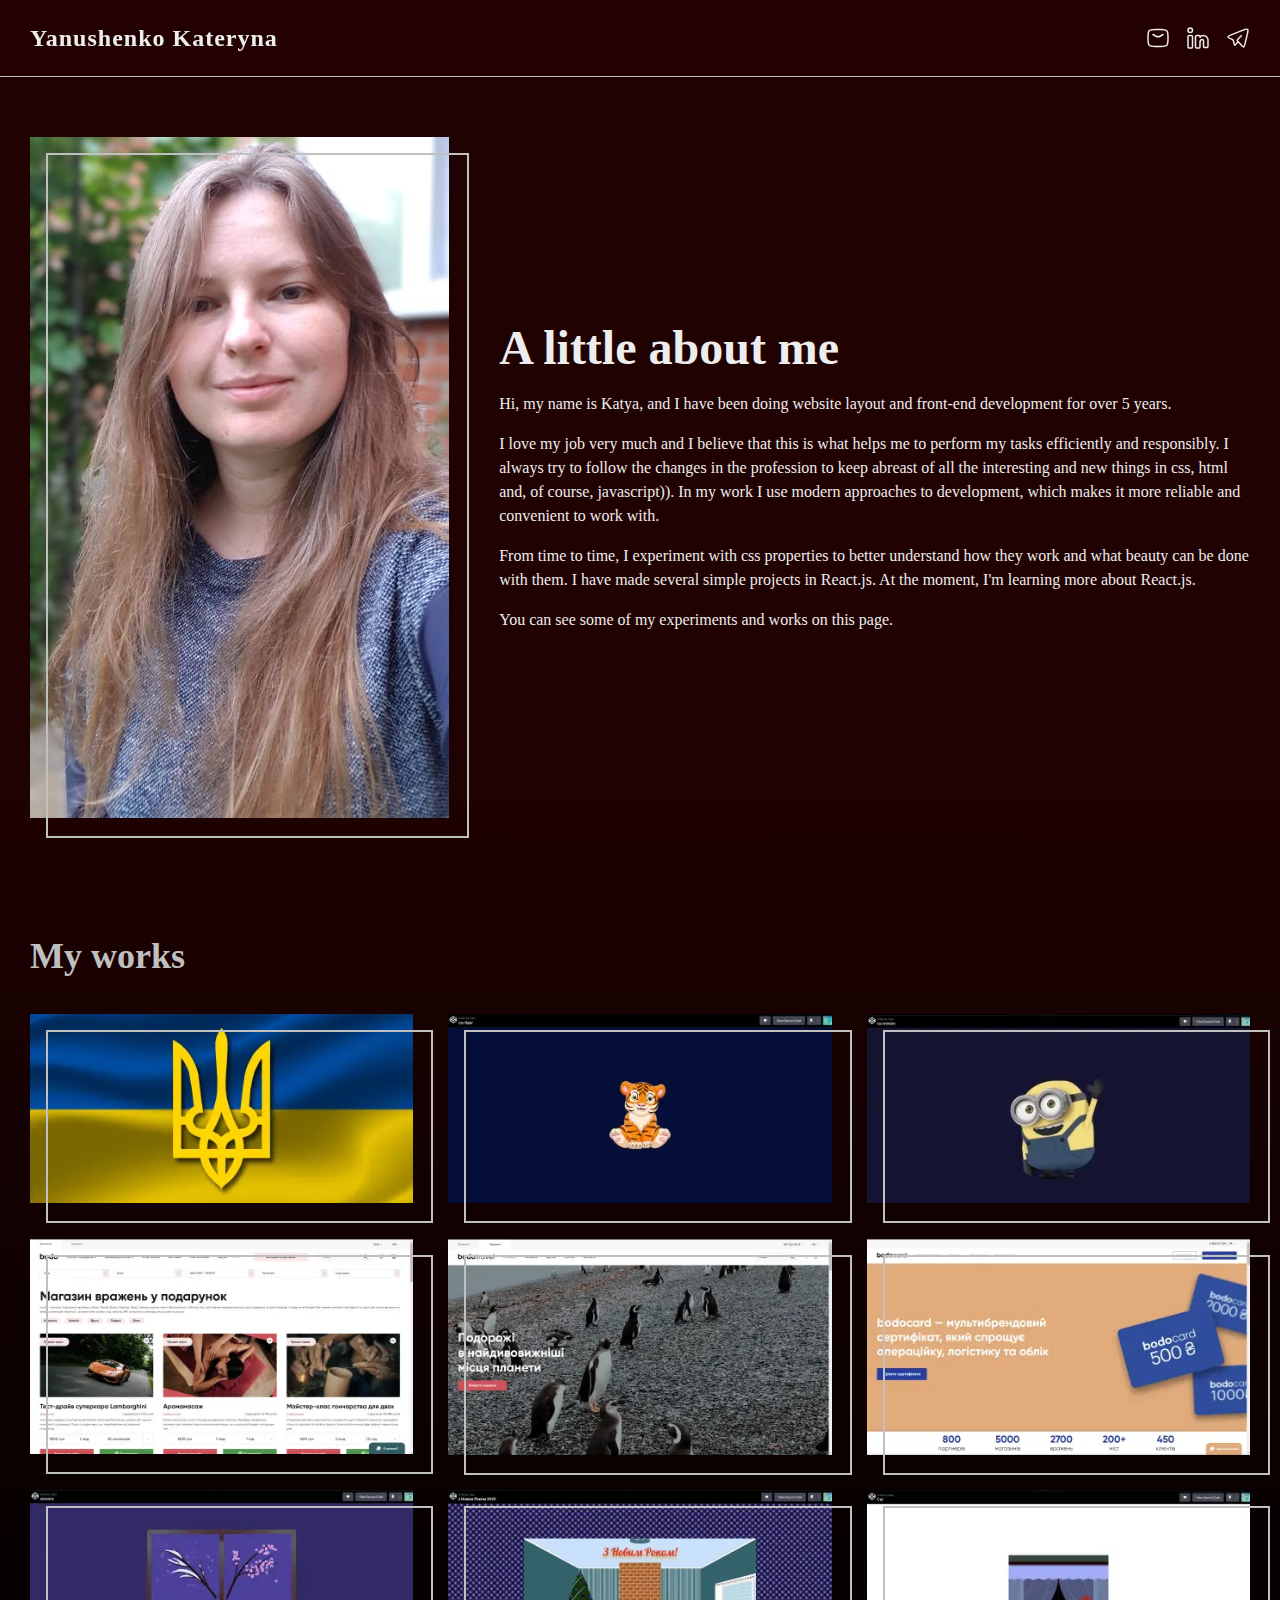
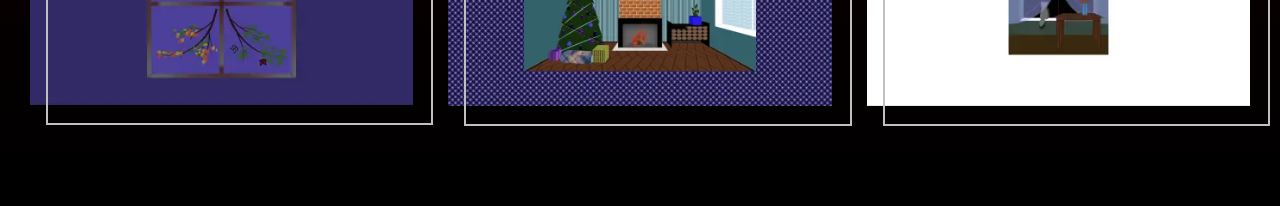
==== index.html @ a4854a0e "add back link" ====
<!DOCTYPE html>
<html lang="en">
<head>
    <meta charset="UTF-8">
    <meta name="viewport" content="width=device-width, initial-scale=1.0">
    <link rel="stylesheet" href="style.css">
    <title>Katheryna`s demo</title>
</head>
<body>
    <header>
        <div class="container">
            <div class="header-content">
                <div class="left-part">Yanushenko Kateryna</div>
                <div class="right-part">
                    <ul class="contacts-list">
                        <li class="contacts-item">
                            <a href="mailto:yanushenkokateryna@gmail.com" class="contacts-link">
                                <svg class="contacts-icon">
                                    <use xlink:href="#email"></use>
                                </svg>
                            </a>
                        </li>
                        <li class="contacts-item">
                            <a href="www.linkedin.com/in/yanushenkoekaterina" class="contacts-link">
                                <svg class="contacts-icon">
                                    <use xlink:href="#in"></use>
                                </svg>
                            </a>
                        </li>
                        <li class="contacts-item">
                            <a href="https://t.me/KatherynaYa" class="contacts-link">
                                <svg class="contacts-icon">
                                    <use xlink:href="#telegram"></use>
                                </svg>
                            </a>
                        </li>
                    </ul>
                </div>
            </div>
        </div>
    </header>
    <main>
        <section class="hero">
            <div class="container">
                <div class="hero__content">
                    <div class="hero__photo">
                        <img src="img/20240616_205740(1).jpg" alt="" class="hero__photo-img">
                    </div>
                    <div class="hero__about">
                        <h1>A little about me</h1>
                        <p>Hi, my name is Katya, and I have been doing website layout and front-end development for over 5 years.</p>
                        <p> I love my job very much and I believe that this is what helps me to perform my tasks efficiently and responsibly. I always try to follow the changes in the profession to keep abreast of all the interesting and new things in css, html and, of course, javascript)).  In my work I use modern approaches to development, which makes it more reliable and convenient to work with. </p>
                        <p>From time to time, I experiment with css properties to better understand how they work and what beauty can be done with them.  I have made several simple projects in React.js. At the moment, I'm learning more about React.js.</p> 
                        <p>You can see some of my experiments and works on this page.</p>
                    </div>
                </div>
            </div>
        </section>
        <section class="projects">
            <div class="container">
                <h2 class="section-headline">My works</h2>
                <ul class="projects-list">
                    <li class="project">
                        <div class="project__content" data-index="0" data-toggle="info-popup">
                            <img src="img/project-img1.webp" alt="" class="project__img" width="445" height="220">
                        </div>
                    </li>
                    <li class="project">
                        <div class="project__content" data-index="1" data-toggle="info-popup">
                            <img src="img/project-img2.webp" alt="" class="project__img" width="445" height="220">
                        </div>
                    </li>
                    <li class="project">
                        <div class="project__content" data-index="2" data-toggle="info-popup">
                            <img src="img/project-img3.webp" alt="" class="project__img" width="445" height="220">
                        </div>
                    </li>
                    <li class="project">
                        <div class="project__content" data-index="4" data-toggle="info-popup">
                            <img src="img/project-img5.webp" alt="" class="project__img" width="445" height="220">
                        </div>
                    </li>
                    <li class="project">
                        <div class="project__content" data-index="5" data-toggle="info-popup">
                            <img src="img/project-img6.webp" alt="" class="project__img" width="445" height="220">
                        </div>
                    </li>
                    <li class="project">
                        <div class="project__content" data-index="6" data-toggle="info-popup">
                            <img src="img/project-img7.webp" alt="" class="project__img" width="445" height="220">
                        </div>
                    </li>
                    <li class="project">
                        <div class="project__content" data-index="3" data-toggle="info-popup">
                            <img src="img/project-img4.webp" alt="" class="project__img" width="445" height="220">
                        </div>
                    </li>
                    <li class="project">
                        <div class="project__content" data-index="7" data-toggle="info-popup">
                            <img src="img/project-img8.webp" alt="" class="project__img" width="445" height="220">
                        </div>
                    </li>
                    <li class="project">
                        <div class="project__content" data-index="8" data-toggle="info-popup">
                            <img src="img/project-img9.webp" alt="" class="project__img" width="445" height="220">
                        </div>
                    </li>
                </ul>
            </div>
        </section>
        <div class="info-popup js-info-popup">
            <div class="info-popup__content">
                <button type="button" class="close js-close-popup"></button>
                <div class="info-popup__body js-popup-content">
                    
                </div>
            </div>
            <template class="js-popup-content-template" style="display: none;">
                <h3 class="popup-headline"></h3>
                <ul class="popup-technologies"></ul>
                <a href="" class="popup-link" target="_blank">See work</a>
                <img src="" alt="" class="popup-img">
            </template>
        </div>
    </main>
    <svg style="display: none;">
        <symbol id="fb" viewBox="0 0 24 24">
            <path fill="none" stroke-linecap="round" stroke-linejoin="round" stroke-width="1.5" d="M6.182 10.333c-.978 0-1.182.192-1.182 1.111v1.667c0 .92.204 1.111 1.182 1.111h2.363v6.667c0 .92.205 1.111 1.182 1.111h2.364c.978 0 1.182-.192 1.182-1.111v-6.667h2.654c.741 0 .932-.135 1.136-.806l.507-1.666c.349-1.149.133-1.417-1.137-1.417h-3.16V7.556c0-.614.529-1.112 1.181-1.112h3.364c.978 0 1.182-.191 1.182-1.11V3.11C19 2.191 18.796 2 17.818 2h-3.364c-3.263 0-5.909 2.487-5.909 5.556v2.777z"/>
        </symbol>
        <symbol id="insta" viewBox="0 0 24 24">
            <g fill="none" stroke-linecap="round" stroke-linejoin="round" stroke-width="1.5">
                <path d="M2.5 12c0-4.478 0-6.718 1.391-8.109S7.521 2.5 12 2.5c4.478 0 6.718 0 8.109 1.391S21.5 7.521 21.5 12c0 4.478 0 6.718-1.391 8.109S16.479 21.5 12 21.5c-4.478 0-6.718 0-8.109-1.391S2.5 16.479 2.5 12"/>
                <path d="M16.5 12a4.5 4.5 0 1 1-9 0a4.5 4.5 0 0 1 9 0m1.008-5.5h-.01"/>
            </g>
        </symbol>
        <symbol id="in" viewBox="0 0 24 24">
            <path fill="none" stroke-linecap="round" stroke-linejoin="round" stroke-width="1.5" d="M4.5 9.5H4c-.943 0-1.414 0-1.707.293S2 10.557 2 11.5V20c0 .943 0 1.414.293 1.707S3.057 22 4 22h.5c.943 0 1.414 0 1.707-.293S6.5 20.943 6.5 20v-8.5c0-.943 0-1.414-.293-1.707S5.443 9.5 4.5 9.5m2-5.25a2.25 2.25 0 1 1-4.5 0a2.25 2.25 0 0 1 4.5 0m5.826 5.25H11.5c-.943 0-1.414 0-1.707.293S9.5 10.557 9.5 11.5V20c0 .943 0 1.414.293 1.707S10.557 22 11.5 22h.5c.943 0 1.414 0 1.707-.293S14 20.943 14 20v-3.5c0-1.657.528-3 2.088-3c.78 0 1.412.672 1.412 1.5v4.5c0 .943 0 1.414.293 1.707s.764.293 1.707.293h.499c.942 0 1.414 0 1.707-.293c.292-.293.293-.764.293-1.706L22 14c0-2.486-2.364-4.5-4.703-4.5c-1.332 0-2.52.652-3.297 1.673c0-.63 0-.945-.137-1.179a1 1 0 0 0-.358-.358c-.234-.137-.549-.137-1.179-.137"/>
        </symbol>
        <symbol id="email" viewBox="0 0 24 24">
             <g fill="none" stroke-linecap="round" stroke-linejoin="round" stroke-width="1.5">
                <path d="m7 8.5l2.942 1.74c1.715 1.014 2.4 1.014 4.116 0L17 8.5"/>
                <path d="M2.016 13.476c.065 3.065.098 4.598 1.229 5.733c1.131 1.136 2.705 1.175 5.854 1.254c1.94.05 3.862.05 5.802 0c3.149-.079 4.723-.118 5.854-1.254c1.131-1.135 1.164-2.668 1.23-5.733c.02-.986.02-1.966 0-2.952c-.066-3.065-.099-4.598-1.23-5.733c-1.131-1.136-2.705-1.175-5.854-1.254a115 115 0 0 0-5.802 0c-3.149.079-4.723.118-5.854 1.254c-1.131 1.135-1.164 2.668-1.23 5.733a69 69 0 0 0 0 2.952"/>
            </g>
        </symbol>
        <symbol id="telegram" viewBox="0 0 24 24">
            <path fill="none"  stroke-linecap="round" stroke-linejoin="round" stroke-width="1.5" d="m11.985 15.408l3.242 3.686c1.2 1.365 1.801 2.048 2.43 1.881c.628-.166.844-1.064 1.275-2.861l2.39-9.968c.665-2.768.997-4.151.259-4.834s-2.017-.175-4.575.84L5.14 8.865c-2.046.813-3.069 1.219-3.134 1.917a1 1 0 0 0 0 .214c.063.699 1.084 1.108 3.128 1.927c.925.371 1.388.557 1.72.912q.056.06.108.124c.306.38.436.88.697 1.876l.489 1.867c.253.97.38 1.456.713 1.522s.622-.336 1.201-1.141zm0 0l-.317-.33c-.362-.378-.543-.566-.543-.8s.18-.423.543-.8l3.573-3.724"/>
        </symbol>
    </svg>
    <script src="script.js"></script>
</body>
</html>
---- style.css ----
* {
    margin: 0;
    padding: 0;
    box-sizing: border-box;
}
:root { 
    --bgColor: #210202;
    --textColor: #ededed;
    --accentColor: #C0C0C0;
}
html {
    font-family: 'consolas';
    font-size: 16px;
    line-height: 1.5;
    color: var(--textColor)
}
body {
    background-image: linear-gradient(to bottom, var(--bgColor)  40%, #000);
    background-size: 100%;
    background-repeat: no-repeat;
    &.locked {
        overflow: hidden;
    }
}
main {
    padding-bottom: 2.5rem;
}
header {
    position: sticky;
    top: 0;
    padding: 1.25rem 0;
    font-family: 'gabriola';
    border-bottom: 1px solid var(--accentColor);
    z-index: 2;
    &::before {
        content: '';
        display: block;
        position: absolute;
        top: 0;
        left: 0;
        width: 100%;
        height: 100%;
        background-color: rgb(37 2 2 / 70%);
        backdrop-filter: blur(4px);
        z-index: -1;
    }
}

.container {
    width: 100%;
    max-width: 1440px;
    margin: 0 auto;
    padding: 0 1.88rem;
}
section{
    padding: 60px 0;
}
.section-headline {
    margin-bottom: 2.5rem;
    font-size: 2.25rem;
    line-height: 1;
    color: var(--accentColor);
}
ul {
    padding: 0;
    margin: 0;
    list-style: none;
}
.header-content {
    display: flex;
    align-items: center;
    justify-content: space-between;
    .left-part {
        font-size: 1.5rem;
        font-weight: 600;
        letter-spacing: 1px;
    }
}
.contacts-list {
    display: flex;
    align-items: center;
    gap: 1rem;
}
.contacts-icon {
    width: 24px;
    height: 24px;
    use {
        stroke: var(--textColor);
    }
    &:hover {
        use {
            stroke: var(--accentColor);
        }
    }
}
.contacts-link {
    display: block;
    width: 24px;
    height: 24px;
}

.hero__content {
    display: flex;
    align-items: center;
    gap: 7.5rem;
}
.hero__photo {
    position: relative;
    flex: 0 0 50%;
    max-width: 26.19rem;
    &:before {
        content: '';
        display: block;
        position: absolute;
        top: 1rem;
        left: 1rem;
        width: 100%;
        height: 100%;
        border: 2px solid var(--accentColor);
    }
}
.hero__photo-img {
    display: block;
    width: 100%;
    height: auto;
}
.hero__about {
    h1 {
        font-size: 3rem;
        line-height: 1;
        margin-bottom: 1.25rem;
    }
    p:not(:first-of-type) {
        margin-top: 1rem;
    }
}

.projects-list {
    display: grid;
    grid-template-columns: repeat(3, 1fr);
    gap: 2.2rem;
    width: 100%;
    min-width: 0;
}
.project__content {
    position: relative;
    cursor: pointer;
    &:before {
        content: '';
        display: block;
        position: absolute;
        top: 0;
        left: 0;
        width: 100%;
        height: 100%;
        border: 2px solid var(--accentColor);
        transform: translate(1rem, 1rem);
        transition: transform 0.3s;
        pointer-events: none;
    }
}
.project__img {
    display: block;
    width: 100%;
    height: auto;
}
.info-popup {
    position: fixed;
    top: 0;
    left: 0;
    width: 100%;
    height: 100%;
    display: flex;
    align-items: flex-start;
    justify-content: center;
    background-color: rgb(33 2 2 / 88%);
    z-index: 3;
    padding: 2.5rem 1.25rem;
    opacity: 0;
    visibility: hidden;
    pointer-events: none;
    transition: opacity 0.3s;
    &.show {
        opacity: 1;
        visibility: visible;
        pointer-events: all;
    }
}
.info-popup__content {
    position: relative;
    width: 100%;
    max-height: 100%;
    max-width: 1000px;
    padding: 1.88rem;
    background-color: var(--bgColor);
    border: 2px solid var(--accentColor);
    overflow: auto;
    &::-webkit-scrollbar {
        width: 4px;
        height: 4px;
    }
    &::-webkit-scrollbar-track {
        border-radius: 40px;
        background: transparent;
    }
    
    &::-webkit-scrollbar-thumb {
        border-radius: 40px;
        background: var(--accentColor);
    }   
}
@supports not selector(::-webkit-scrollbar) {
    .info-popup__content  {
        scrollbar-color: var(--accentColor) transparent;
        scrollbar-width: thin  
    }
}
  
.popup-img {
    display: block;
    width: 100%;
    height: auto;
    margin-top: 1.25rem;
}
.close {
    position: absolute;
    top: 15px;
    right: 15px;
    display: flex;
    width: 40px;
    height: 40px;
    background-color: transparent;
    border: none;
    cursor: pointer;
    &:before, &:after {
        content: '';
        display: block;
        width: 100%;
        height: 2px;
        background-color: var(--accentColor);
        transform-origin: center;
    }
    &:before {
        transform: rotate(45deg) translateX(14px);
    }
    &:after {
        transform: rotate(-45deg) translateX(-14px);
    }
}
.popup-headline {
    font-size: 1.5rem;
    margin-bottom: 1.25rem;
}
.popup-technologies {
    display: flex;
    align-items: flex-start;
    gap: 1rem;
    flex-wrap: wrap;
    margin-top: 1.25rem;
    li {
        padding: 10px;
        font-size: 1.125rem;
        line-height: 1;
        color: var(--accentColor);
        border: 1px solid var(--accentColor);

    }
}
.popup-link {
    display: block;
    margin-top: 1.25rem;
    width: fit-content;
    font-size: 1.25rem;
    color: var(--textColor);
    text-decoration: none;
    transition: color 0.3s;
    &:hover {
        color: var(--accentColor);
    }
}

@media (hover: hover) {
    .header-content {
        .right-part {
            a:hover {
                color: var(--accentColor);
            }
        }
    }
    .project__content:hover {
        &:before {
            transform: translate(0.5rem, 0.5rem);
        }
    }
}

@media (min-width: 2200px) {
    html {
        font-size: 25px;
    }
    .container {
        max-width: 2500px;
    }
    .contacts-link {
        width: 48px;
        height: 48px;
    }
    .contacts-icon {
        width: 48px;
        height: 48px;
    }
    .info-popup__content {
        max-width: 2000px;
    }
    .close {
        width: 80px;
        height: 80px;
        &:before {
            transform: rotate(45deg) translateX(28px);
        }
        &:after {
            transform: rotate(-45deg) translateX(-28px);
        }
    }
}

@media (max-width: 1460px) {
    .hero__content {
        gap: 3.13rem;
    }
}

@media (max-width: 1024px) {
    .projects-list {
        grid-template-columns: repeat(2, 1fr);
    }
}

@media (max-width: 875px) {
    html {
        font-size: 14px;
    }
    section {
        padding: 40px 0;
    }
    .hero__content {
        flex-direction: column;
    }
    .hero__photo-img {
        width: auto;
        height: 500px;
    }
    .projects-list {
        grid-template-columns: 100%;
    }
}

@media (max-width: 400px) {
    .header-content  {
        display: block;
    }
    .contacts-list {
        justify-content: flex-end;
    }
    .hero__photo {
        &:before {
            top: 0.35rem;
            left: 0.35rem;
        }
    }
    .hero__photo-img {
        height: 450px;
    }
    .hero__about {
        h1 {
            font-size: 2.14rem;
        }
    }
    .project__content {
        &:before {
            transform: translate(0.35rem, 0.35rem);
        }
    }
}
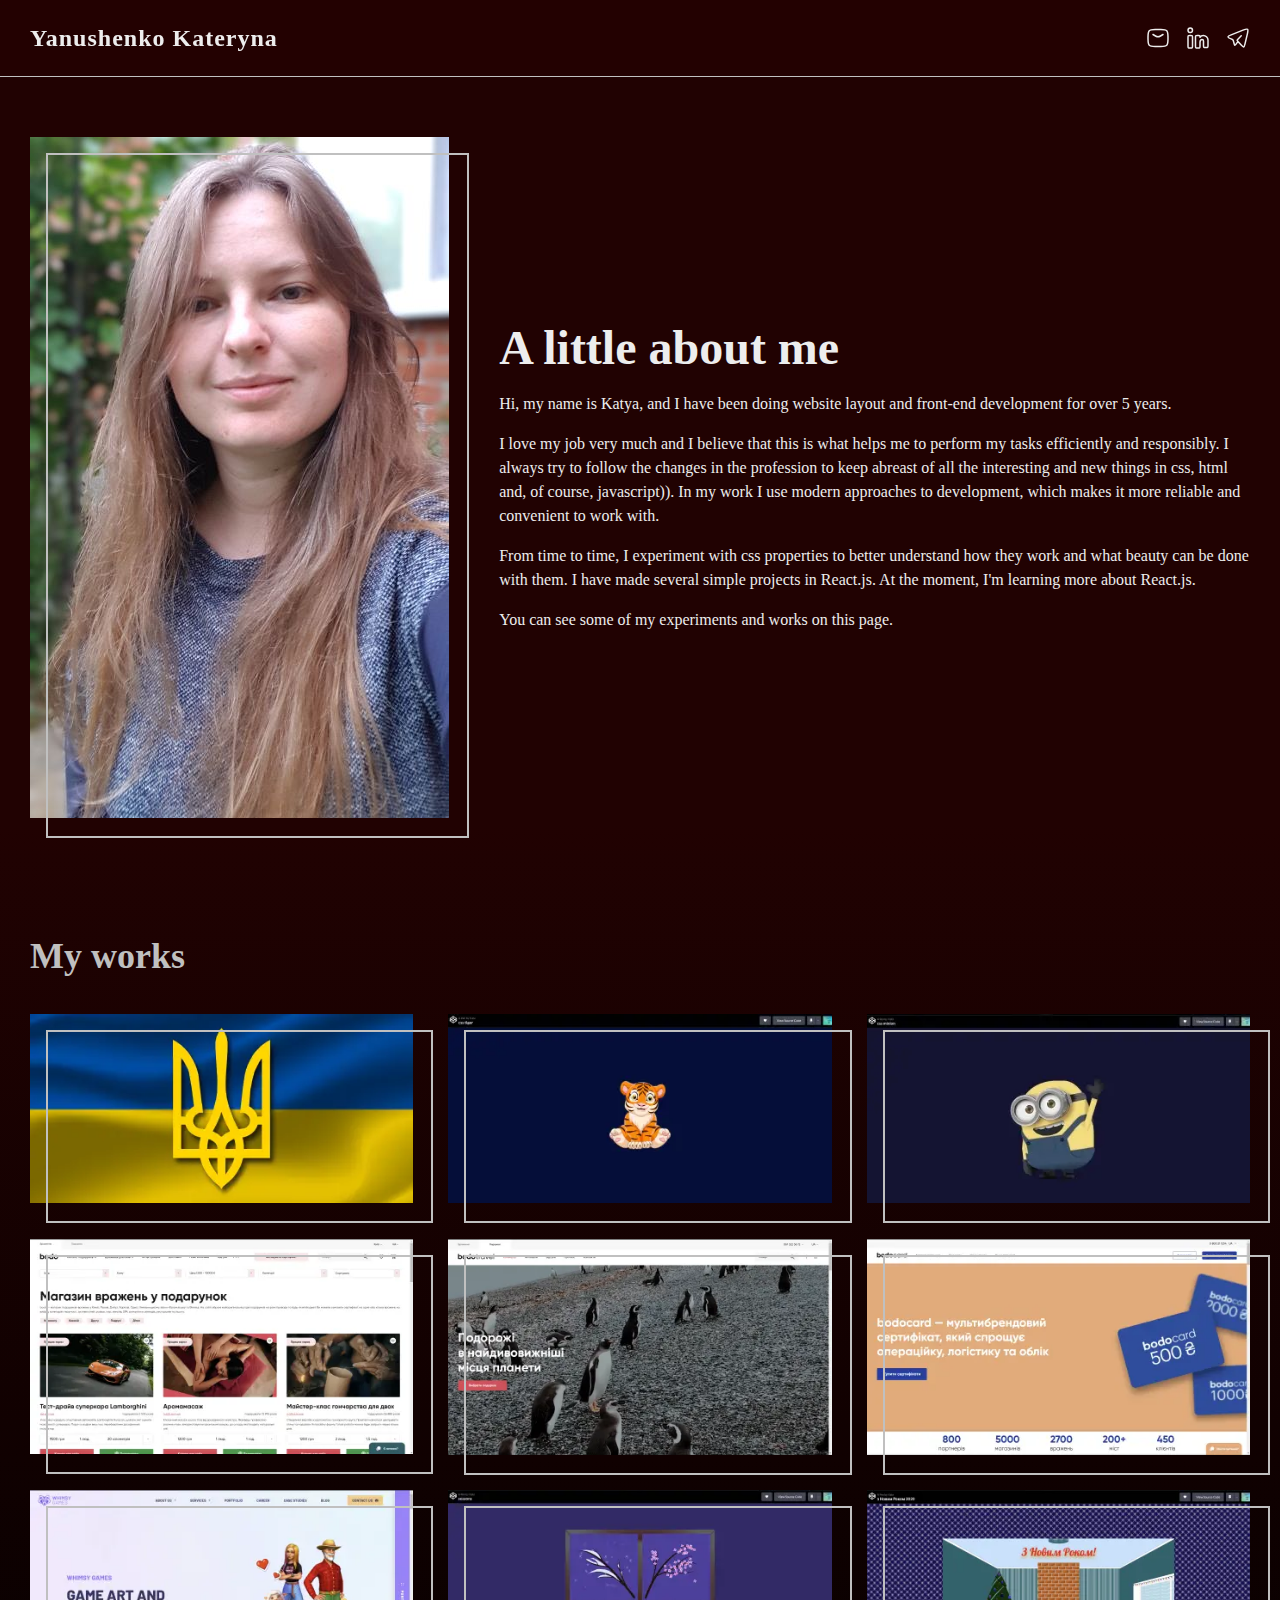
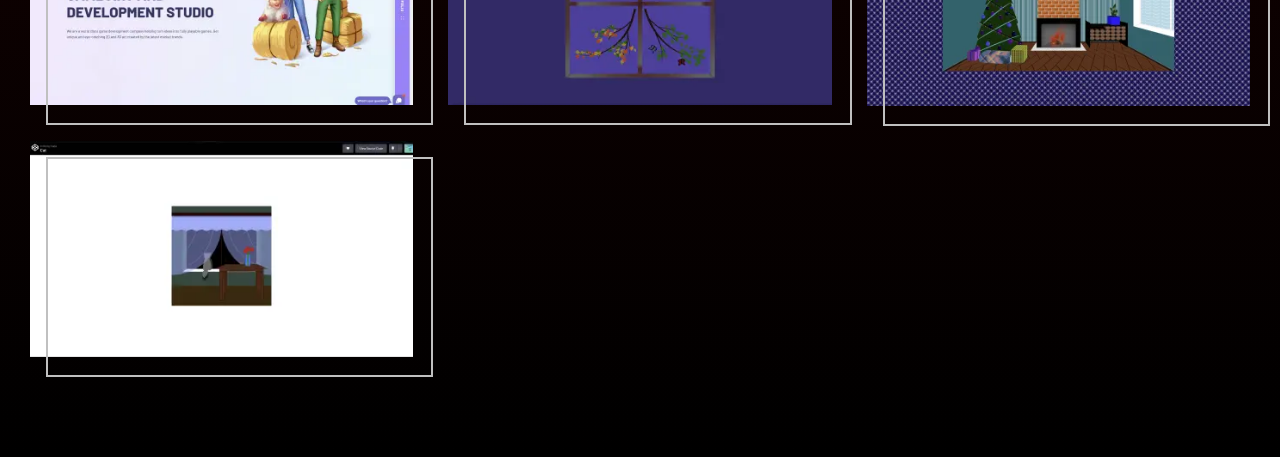
==== commit f350c96e: "add project" ====
--- a/index.html
+++ b/index.html
@@ -91,6 +91,11 @@
                         </div>
                     </li>
                     <li class="project">
+                        <div class="project__content" data-index="9" data-toggle="info-popup">
+                            <img src="img/project-img10.webp" alt="" class="project__img" width="445" height="220">
+                        </div>
+                    </li>
+                    <li class="project">
                         <div class="project__content" data-index="3" data-toggle="info-popup">
                             <img src="img/project-img4.webp" alt="" class="project__img" width="445" height="220">
                         </div>
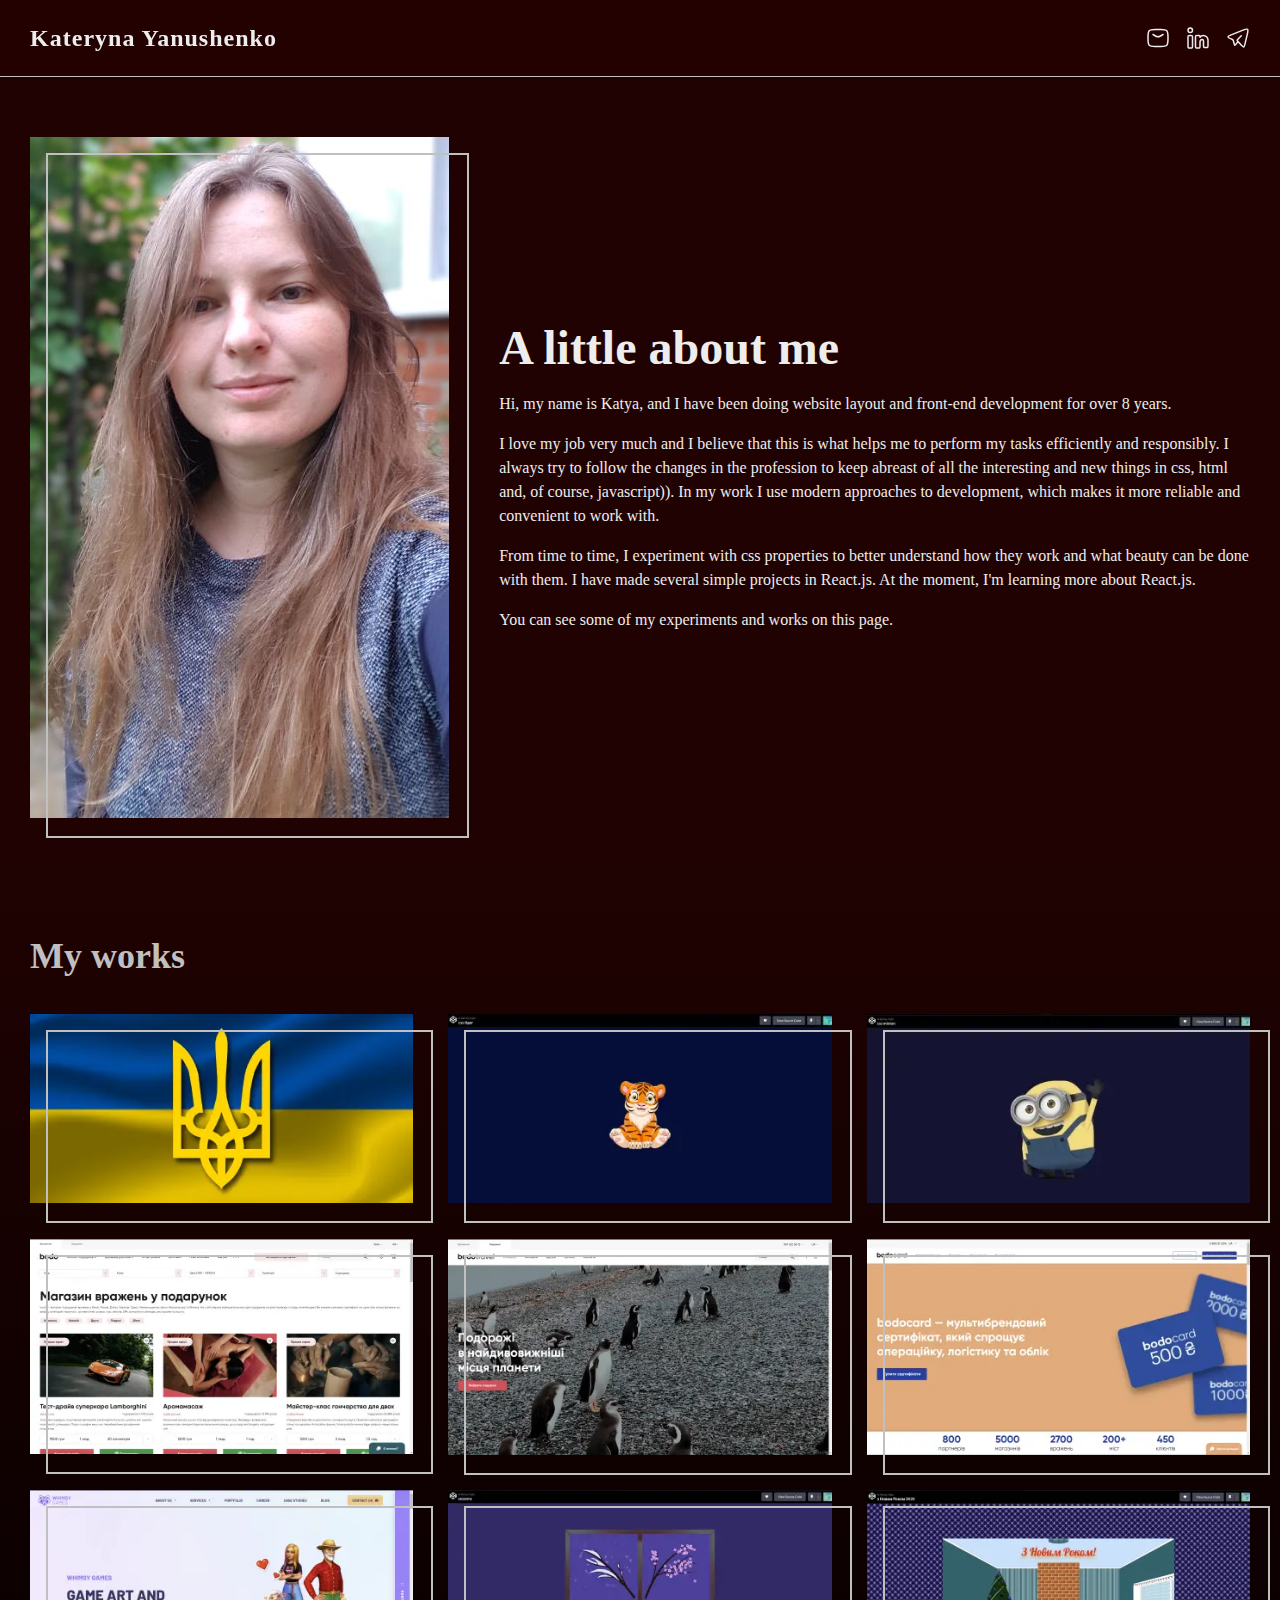
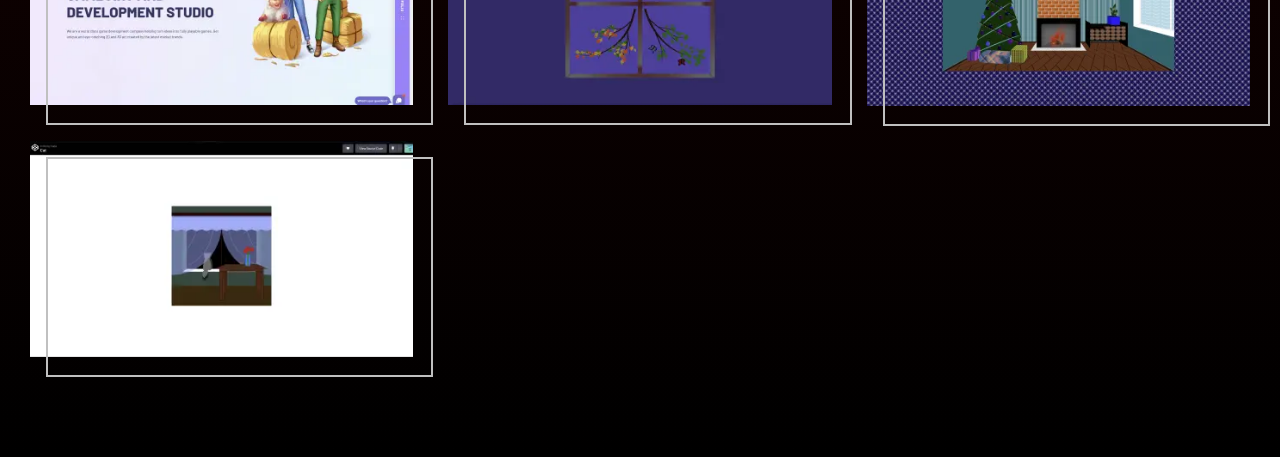
==== commit 5c13de2c: "small change" ====
--- a/index.html
+++ b/index.html
@@ -10,7 +10,7 @@
     <header>
         <div class="container">
             <div class="header-content">
-                <div class="left-part">Yanushenko Kateryna</div>
+                <div class="left-part">Kateryna Yanushenko</div>
                 <div class="right-part">
                     <ul class="contacts-list">
                         <li class="contacts-item">
@@ -48,7 +48,7 @@
                     </div>
                     <div class="hero__about">
                         <h1>A little about me</h1>
-                        <p>Hi, my name is Katya, and I have been doing website layout and front-end development for over 5 years.</p>
+                        <p>Hi, my name is Katya, and I have been doing website layout and front-end development for over 8 years.</p>
                         <p> I love my job very much and I believe that this is what helps me to perform my tasks efficiently and responsibly. I always try to follow the changes in the profession to keep abreast of all the interesting and new things in css, html and, of course, javascript)).  In my work I use modern approaches to development, which makes it more reliable and convenient to work with. </p>
                         <p>From time to time, I experiment with css properties to better understand how they work and what beauty can be done with them.  I have made several simple projects in React.js. At the moment, I'm learning more about React.js.</p> 
                         <p>You can see some of my experiments and works on this page.</p>
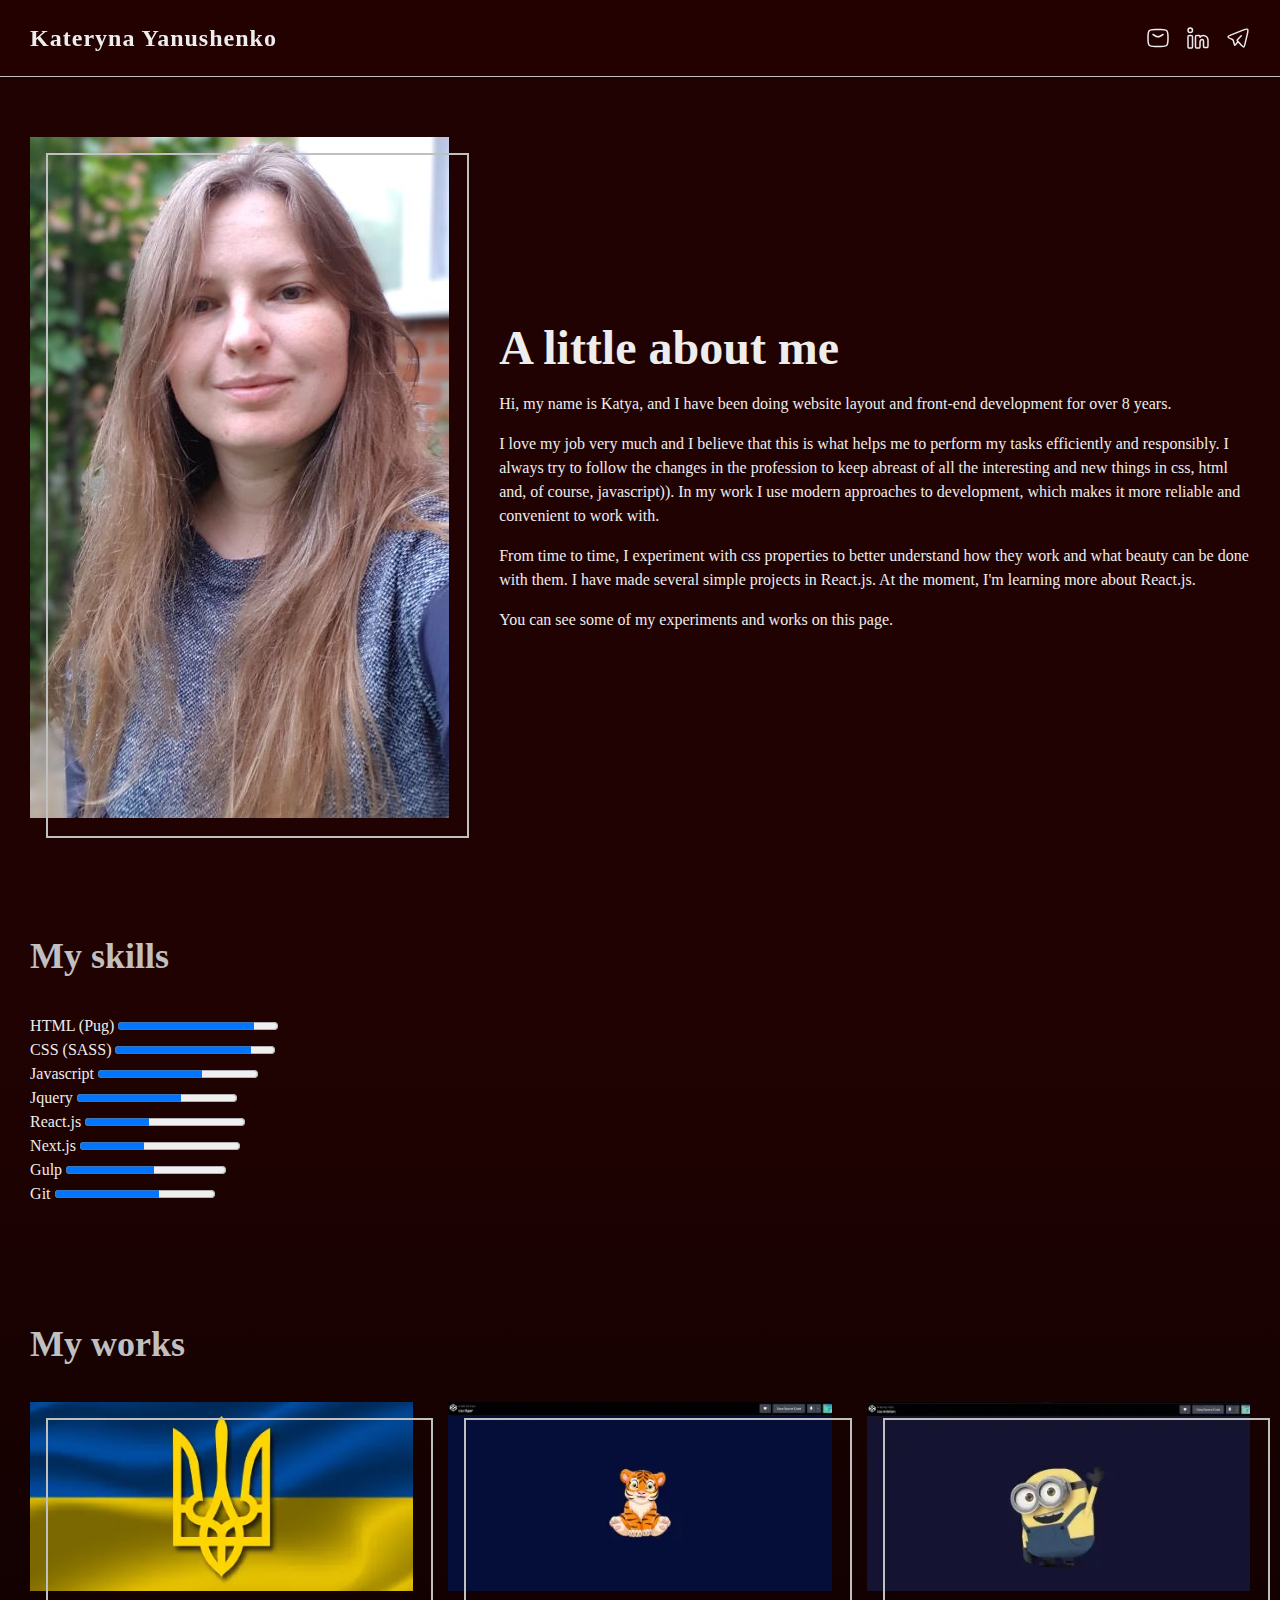
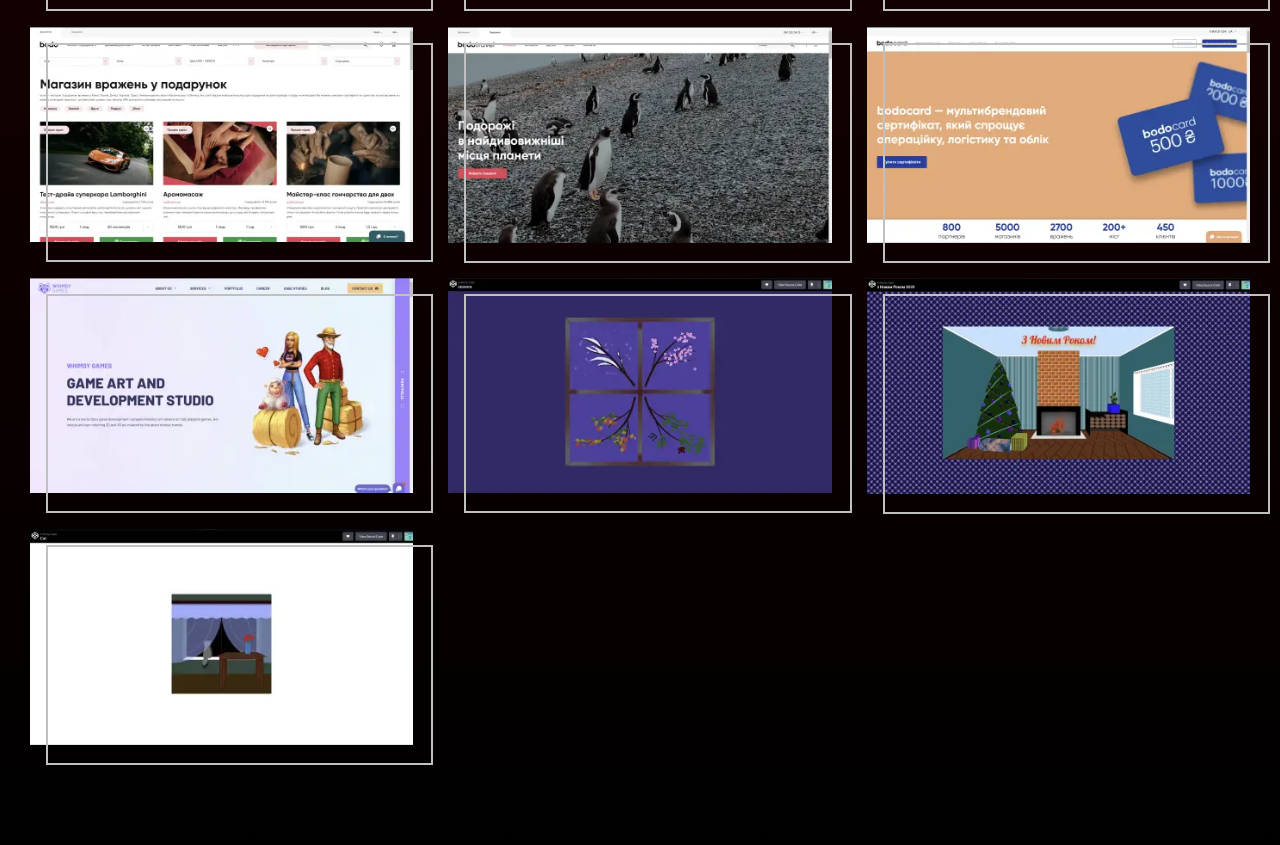
==== commit a99bc724: "add skills section" ====
--- a/index.html
+++ b/index.html
@@ -56,58 +56,97 @@
                 </div>
             </div>
         </section>
+        <section class="skills">
+            <div class="container">
+                <h2 class="section-headline">My skills</h2>
+                <ul class="skills-list">
+                    <li class="skills-items">
+                        <span class="skills-name">HTML (Pug)</span>
+                        <progress max="100" value="85"></progress>
+                    </li>
+                    <li class="skills-items">
+                        <span class="skills-name">CSS (SASS)</span>
+                        <progress max="100" value="85"></progress>
+                    </li>
+                    <li class="skills-items">
+                        <span class="skills-name">Javascript</span>
+                        <progress max="100" value="65"></progress>
+                    </li>
+                    <li class="skills-items">
+                        <span class="skills-name">Jquery</span>
+                        <progress max="100" value="65"></progress>
+                    </li>
+                    <li class="skills-items">
+                        <span class="skills-name">React.js</span>
+                        <progress max="100" value="40"></progress>
+                    </li>
+                    <li class="skills-items">
+                        <span class="skills-name">Next.js</span>
+                        <progress max="100" value="40"></progress>
+                    </li>
+                    <li class="skills-items">
+                        <span class="skills-name">Gulp</span>
+                        <progress max="100" value="55"></progress>
+                    </li>
+                    <li class="skills-items">
+                        <span class="skills-name">Git</span>
+                        <progress max="100" value="65"></progress>
+                    </li>
+                </ul>
+            </div>
+        </section>
         <section class="projects">
             <div class="container">
                 <h2 class="section-headline">My works</h2>
                 <ul class="projects-list">
                     <li class="project">
                         <div class="project__content" data-index="0" data-toggle="info-popup">
-                            <img src="img/project-img1.webp" alt="" class="project__img" width="445" height="220">
+                            <img src="img/project1/preview.webp" alt="" class="project__img" width="445" height="220">
                         </div>
                     </li>
                     <li class="project">
                         <div class="project__content" data-index="1" data-toggle="info-popup">
-                            <img src="img/project-img2.webp" alt="" class="project__img" width="445" height="220">
+                            <img src="img/project2/preview.webp" alt="" class="project__img" width="445" height="220">
                         </div>
                     </li>
                     <li class="project">
                         <div class="project__content" data-index="2" data-toggle="info-popup">
-                            <img src="img/project-img3.webp" alt="" class="project__img" width="445" height="220">
+                            <img src="img/project3/preview.webp" alt="" class="project__img" width="445" height="220">
                         </div>
                     </li>
                     <li class="project">
                         <div class="project__content" data-index="4" data-toggle="info-popup">
-                            <img src="img/project-img5.webp" alt="" class="project__img" width="445" height="220">
+                            <img src="img/project5/preview.webp" alt="" class="project__img" width="445" height="220">
                         </div>
                     </li>
                     <li class="project">
                         <div class="project__content" data-index="5" data-toggle="info-popup">
-                            <img src="img/project-img6.webp" alt="" class="project__img" width="445" height="220">
+                            <img src="img/project6/preview.webp" alt="" class="project__img" width="445" height="220">
                         </div>
                     </li>
                     <li class="project">
                         <div class="project__content" data-index="6" data-toggle="info-popup">
-                            <img src="img/project-img7.webp" alt="" class="project__img" width="445" height="220">
+                            <img src="img/project7/preview.webp" alt="" class="project__img" width="445" height="220">
                         </div>
                     </li>
                     <li class="project">
                         <div class="project__content" data-index="9" data-toggle="info-popup">
-                            <img src="img/project-img10.webp" alt="" class="project__img" width="445" height="220">
+                            <img src="img/project10/preview.webp" alt="" class="project__img" width="445" height="220">
                         </div>
                     </li>
                     <li class="project">
                         <div class="project__content" data-index="3" data-toggle="info-popup">
-                            <img src="img/project-img4.webp" alt="" class="project__img" width="445" height="220">
+                            <img src="img/project4/preview.webp" alt="" class="project__img" width="445" height="220">
                         </div>
                     </li>
                     <li class="project">
                         <div class="project__content" data-index="7" data-toggle="info-popup">
-                            <img src="img/project-img8.webp" alt="" class="project__img" width="445" height="220">
+                            <img src="img/project8/preview.webp" alt="" class="project__img" width="445" height="220">
                         </div>
                     </li>
                     <li class="project">
                         <div class="project__content" data-index="8" data-toggle="info-popup">
-                            <img src="img/project-img9.webp" alt="" class="project__img" width="445" height="220">
+                            <img src="img/project9/preview.webp" alt="" class="project__img" width="445" height="220">
                         </div>
                     </li>
                 </ul>
@@ -123,8 +162,9 @@
             <template class="js-popup-content-template" style="display: none;">
                 <h3 class="popup-headline"></h3>
                 <ul class="popup-technologies"></ul>
+                <div class="popup-imgs">
+                </div>
                 <a href="" class="popup-link" target="_blank">See work</a>
-                <img src="" alt="" class="popup-img">
             </template>
         </div>
     </main>
--- a/style.css
+++ b/style.css
@@ -209,18 +209,37 @@
         background: var(--accentColor);
     }   
 }
-@supports not selector(::-webkit-scrollbar) {
-    .info-popup__content  {
-        scrollbar-color: var(--accentColor) transparent;
-        scrollbar-width: thin  
-    }
-}
-  
+.popup-imgs {
+    display: flex;
+    align-items: center;
+    overflow: auto;
+    gap: 0 1.25rem;
+    padding-bottom: 15px;
+    &::-webkit-scrollbar {
+        width: 4px;
+        height: 4px;
+    }
+    &::-webkit-scrollbar-track {
+        border-radius: 40px;
+        background: transparent;
+    }
+    
+    &::-webkit-scrollbar-thumb {
+        border-radius: 40px;
+        background: var(--accentColor);
+    }   
+}
 .popup-img {
     display: block;
-    width: 100%;
+    flex: 0 0 auto;
+    width: auto;
     height: auto;
+    max-width: calc(100% - 50px);
+    max-height: 630px;
     margin-top: 1.25rem;
+    &:first-child:last-child {
+        max-width: 100%;
+    }
 }
 .close {
     position: absolute;
@@ -266,16 +285,44 @@
 
     }
 }
+
 .popup-link {
     display: block;
+    position: relative;
     margin-top: 1.25rem;
+    padding: 5px 15px;
     width: fit-content;
     font-size: 1.25rem;
-    color: var(--textColor);
+    color: var(--bgColor);
+    background-color: var(--textColor);
     text-decoration: none;
-    transition: color 0.3s;
+    &::before {
+        content: '';
+        display: block;
+        width: 100%;
+        height: 100%;
+        position: absolute;
+        top: 0;
+        left: 0;
+        background-color: transparent;
+        border: 2px solid var(--accentColor);
+        transform: translate(0.2rem, 0.2rem);
+        transition: transform 0.3s;
+    }
     &:hover {
-        color: var(--accentColor);
+        &::before {
+            transform: translate(0.1rem, 0.1rem);
+        }
+    }
+}
+@supports not selector(::-webkit-scrollbar) {
+    .info-popup__content  {
+        scrollbar-color: var(--accentColor) transparent;
+        scrollbar-width: thin  
+    }
+    .popup-imgs {
+        scrollbar-color: var(--accentColor) transparent;
+        scrollbar-width: thin  
     }
 }
 
@@ -336,6 +383,12 @@
     }
 }
 
+@media(max-width: 990px) {
+    .popup-img {
+        max-height: 440px;
+    }
+}
+
 @media (max-width: 875px) {
     html {
         font-size: 14px;
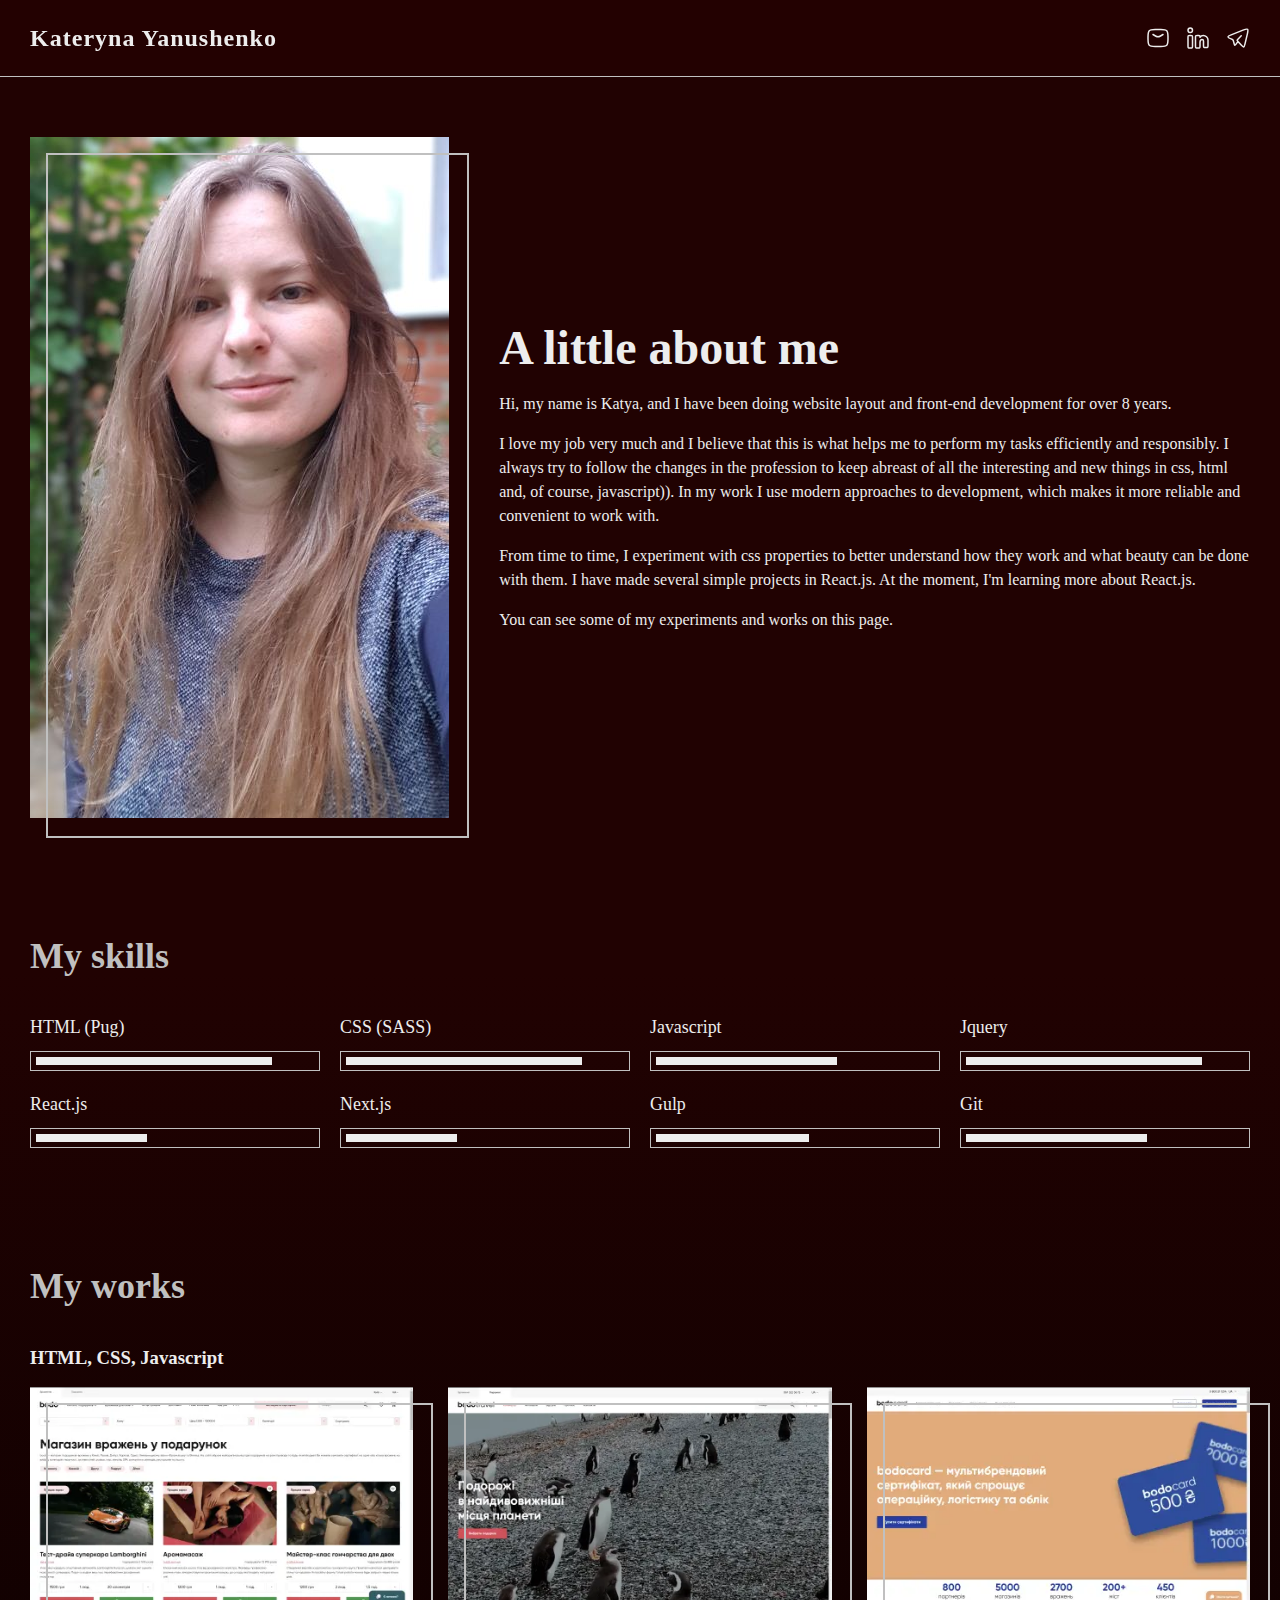
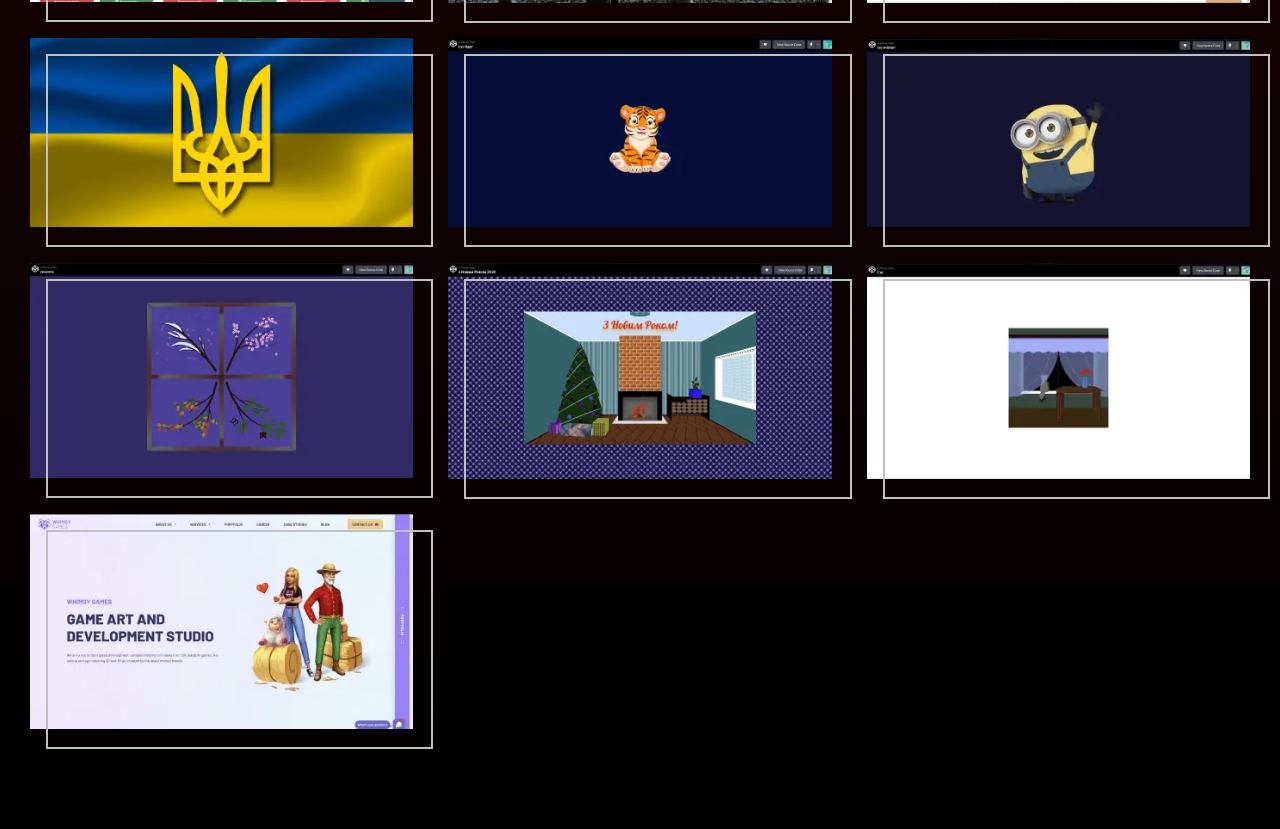
==== commit 61eab161: "add projects imgs" ====
--- a/index.html
+++ b/index.html
@@ -74,7 +74,7 @@
                     </li>
                     <li class="skills-items">
                         <span class="skills-name">Jquery</span>
-                        <progress max="100" value="65"></progress>
+                        <progress max="100" value="85"></progress>
                     </li>
                     <li class="skills-items">
                         <span class="skills-name">React.js</span>
@@ -98,7 +98,23 @@
         <section class="projects">
             <div class="container">
                 <h2 class="section-headline">My works</h2>
+                <h3 class="list-headline">HTML, CSS, Javascript</h3>
                 <ul class="projects-list">
+                    <li class="project">
+                        <div class="project__content" data-index="4" data-toggle="info-popup">
+                            <img src="img/project5/preview.webp" alt="" class="project__img" width="445" height="220">
+                        </div>
+                    </li>
+                    <li class="project">
+                        <div class="project__content" data-index="5" data-toggle="info-popup">
+                            <img src="img/project6/preview.webp" alt="" class="project__img" width="445" height="220">
+                        </div>
+                    </li>
+                    <li class="project">
+                        <div class="project__content" data-index="6" data-toggle="info-popup">
+                            <img src="img/project7/preview.webp" alt="" class="project__img" width="445" height="220">
+                        </div>
+                    </li>
                     <li class="project">
                         <div class="project__content" data-index="0" data-toggle="info-popup">
                             <img src="img/project1/preview.webp" alt="" class="project__img" width="445" height="220">
@@ -115,26 +131,6 @@
                         </div>
                     </li>
                     <li class="project">
-                        <div class="project__content" data-index="4" data-toggle="info-popup">
-                            <img src="img/project5/preview.webp" alt="" class="project__img" width="445" height="220">
-                        </div>
-                    </li>
-                    <li class="project">
-                        <div class="project__content" data-index="5" data-toggle="info-popup">
-                            <img src="img/project6/preview.webp" alt="" class="project__img" width="445" height="220">
-                        </div>
-                    </li>
-                    <li class="project">
-                        <div class="project__content" data-index="6" data-toggle="info-popup">
-                            <img src="img/project7/preview.webp" alt="" class="project__img" width="445" height="220">
-                        </div>
-                    </li>
-                    <li class="project">
-                        <div class="project__content" data-index="9" data-toggle="info-popup">
-                            <img src="img/project10/preview.webp" alt="" class="project__img" width="445" height="220">
-                        </div>
-                    </li>
-                    <li class="project">
                         <div class="project__content" data-index="3" data-toggle="info-popup">
                             <img src="img/project4/preview.webp" alt="" class="project__img" width="445" height="220">
                         </div>
@@ -147,6 +143,11 @@
                     <li class="project">
                         <div class="project__content" data-index="8" data-toggle="info-popup">
                             <img src="img/project9/preview.webp" alt="" class="project__img" width="445" height="220">
+                        </div>
+                    </li>
+                    <li class="project">
+                        <div class="project__content" data-index="9" data-toggle="info-popup">
+                            <img src="img/project10/preview.webp" alt="" class="project__img" width="445" height="220">
                         </div>
                     </li>
                 </ul>
--- a/style.css
+++ b/style.css
@@ -133,6 +133,42 @@
     p:not(:first-of-type) {
         margin-top: 1rem;
     }
+}
+
+.skills-list {
+    display: grid;
+    grid-template-columns: repeat(4, 1fr);
+    gap: 1.25rem;
+    width: 100%;
+    min-width: 0;
+}
+
+.skills-items {
+    display: flex;
+    flex-direction: column;
+}
+.skills-name {
+    margin-bottom: 0.62rem;
+    font-size: 1.12rem;
+
+}
+progress[value] {
+    width: 100%;
+    height: 20px;
+    appearance: none;
+    border: 1px solid var(--accentColor);
+    background-color: transparent;
+}
+progress[value]::-webkit-progress-bar {
+    background-color: transparent;
+    padding: 5px;
+}
+  
+progress[value]::-webkit-progress-value {
+    background-color: var(--textColor);
+}
+.list-headline {
+    margin-bottom: 15px;
 }
 
 .projects-list {
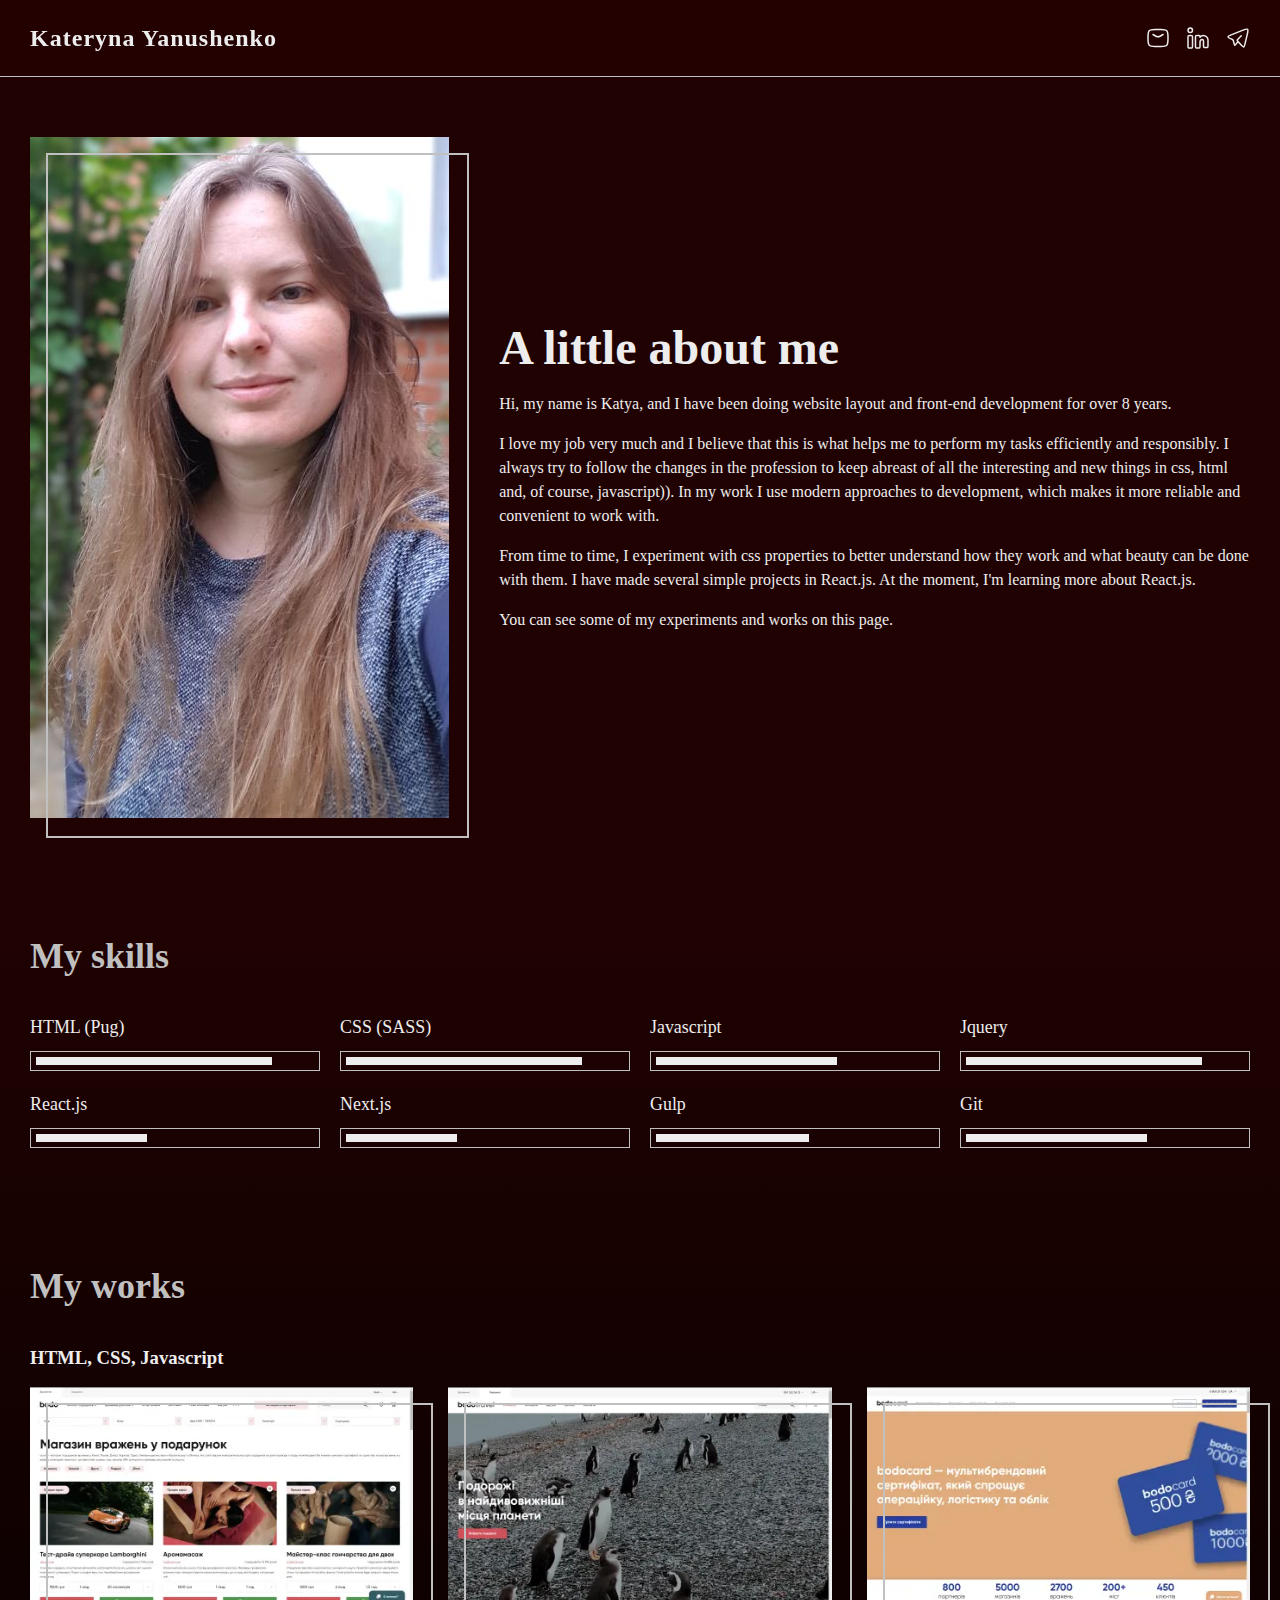
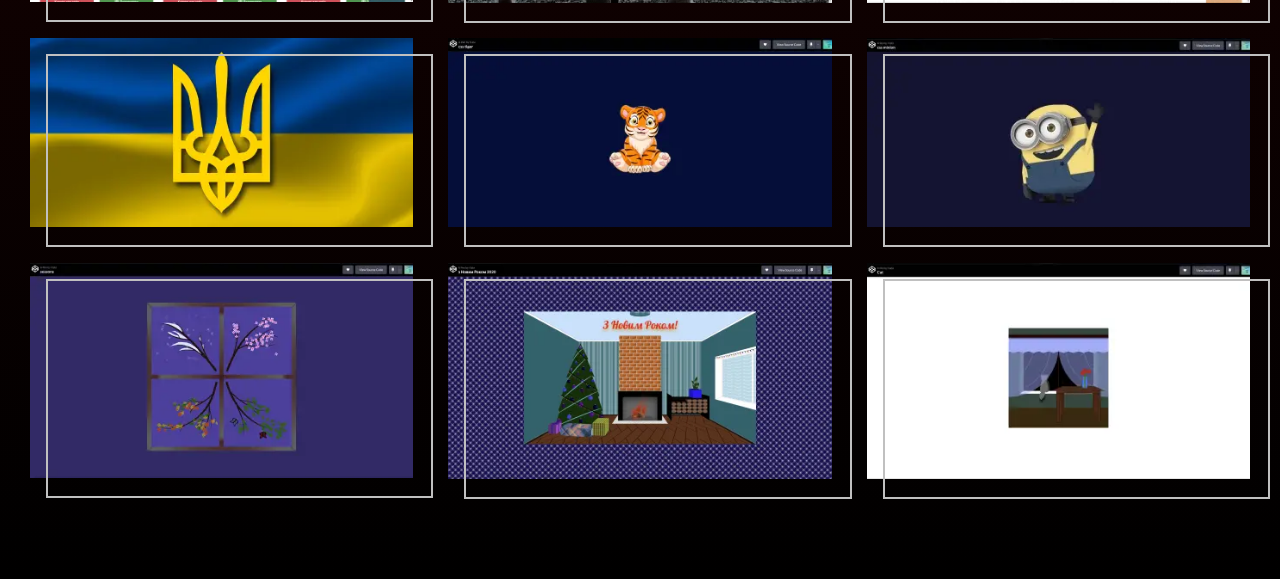
==== commit a40e2710: "test connection" ====
--- a/index.html
+++ b/index.html
@@ -145,11 +145,11 @@
                             <img src="img/project9/preview.webp" alt="" class="project__img" width="445" height="220">
                         </div>
                     </li>
-                    <li class="project">
+                    <!-- <li class="project">
                         <div class="project__content" data-index="9" data-toggle="info-popup">
                             <img src="img/project10/preview.webp" alt="" class="project__img" width="445" height="220">
                         </div>
-                    </li>
+                    </li> -->
                 </ul>
             </div>
         </section>
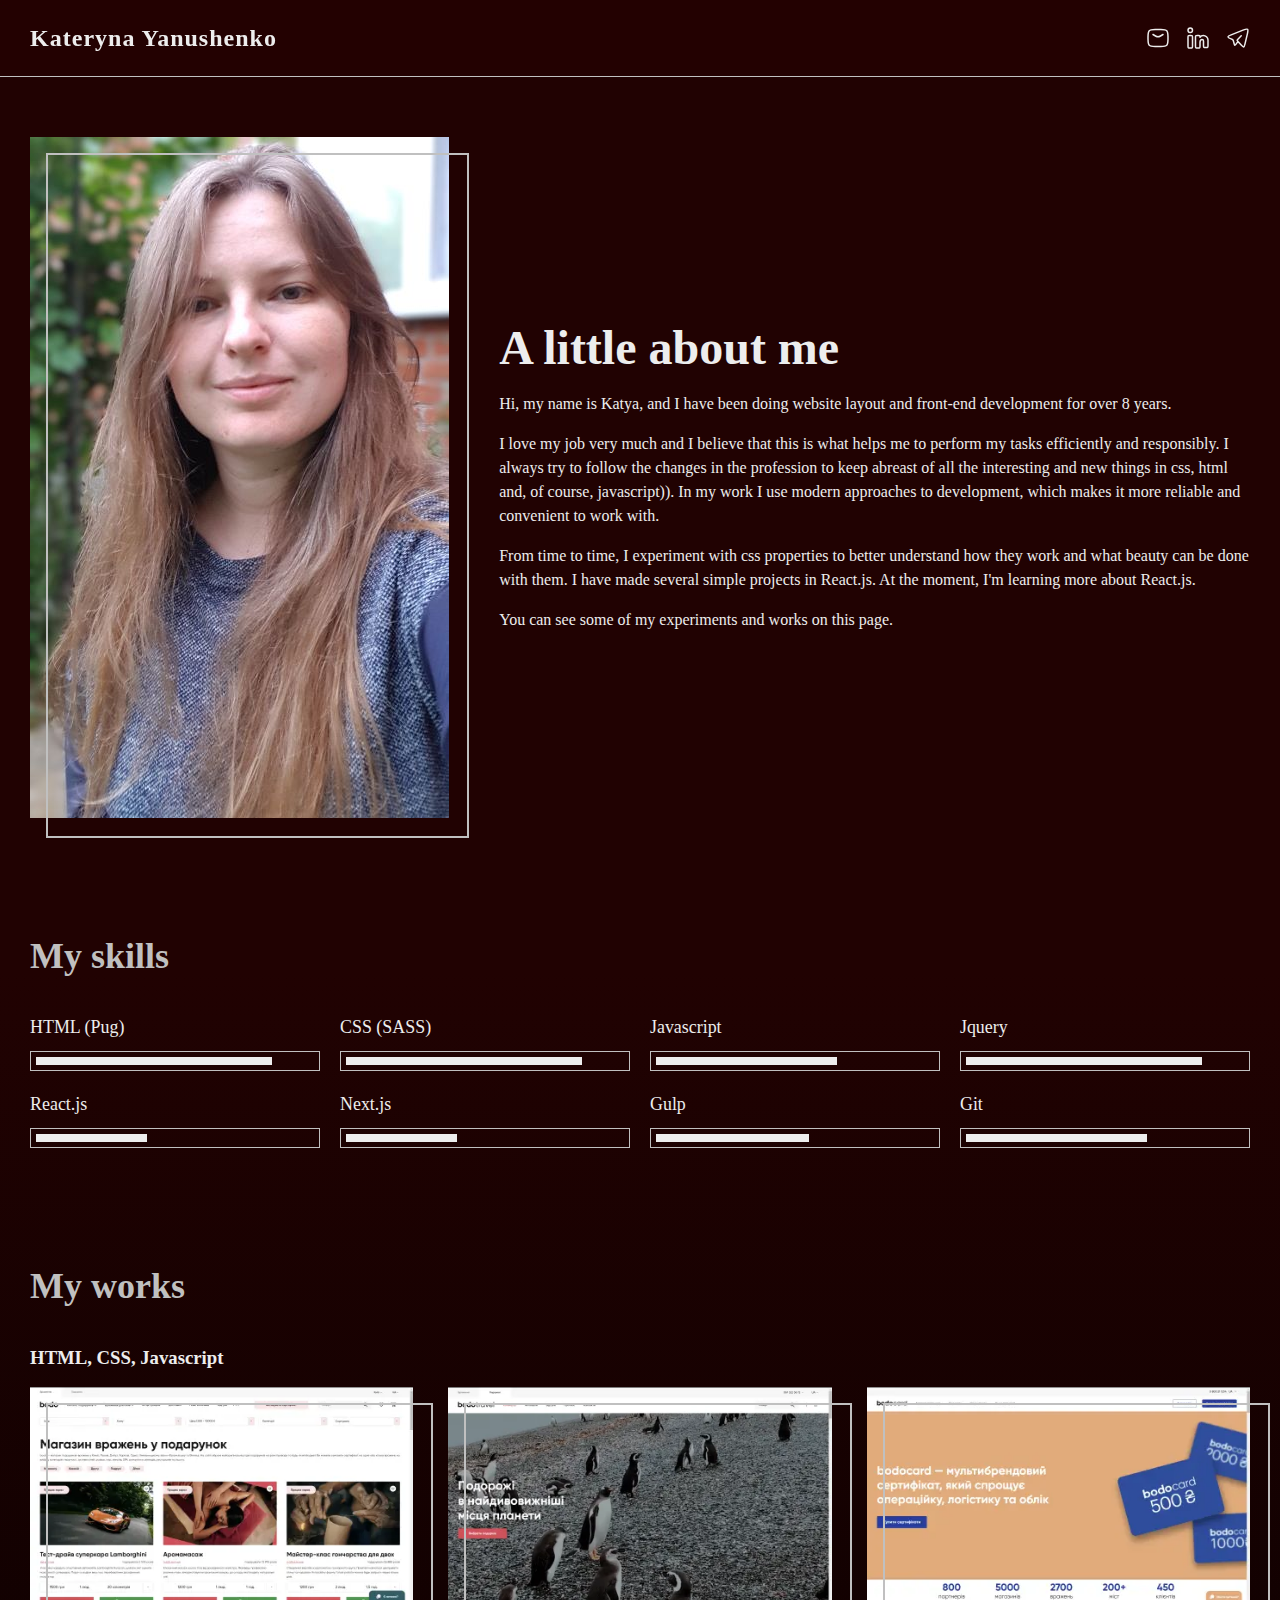
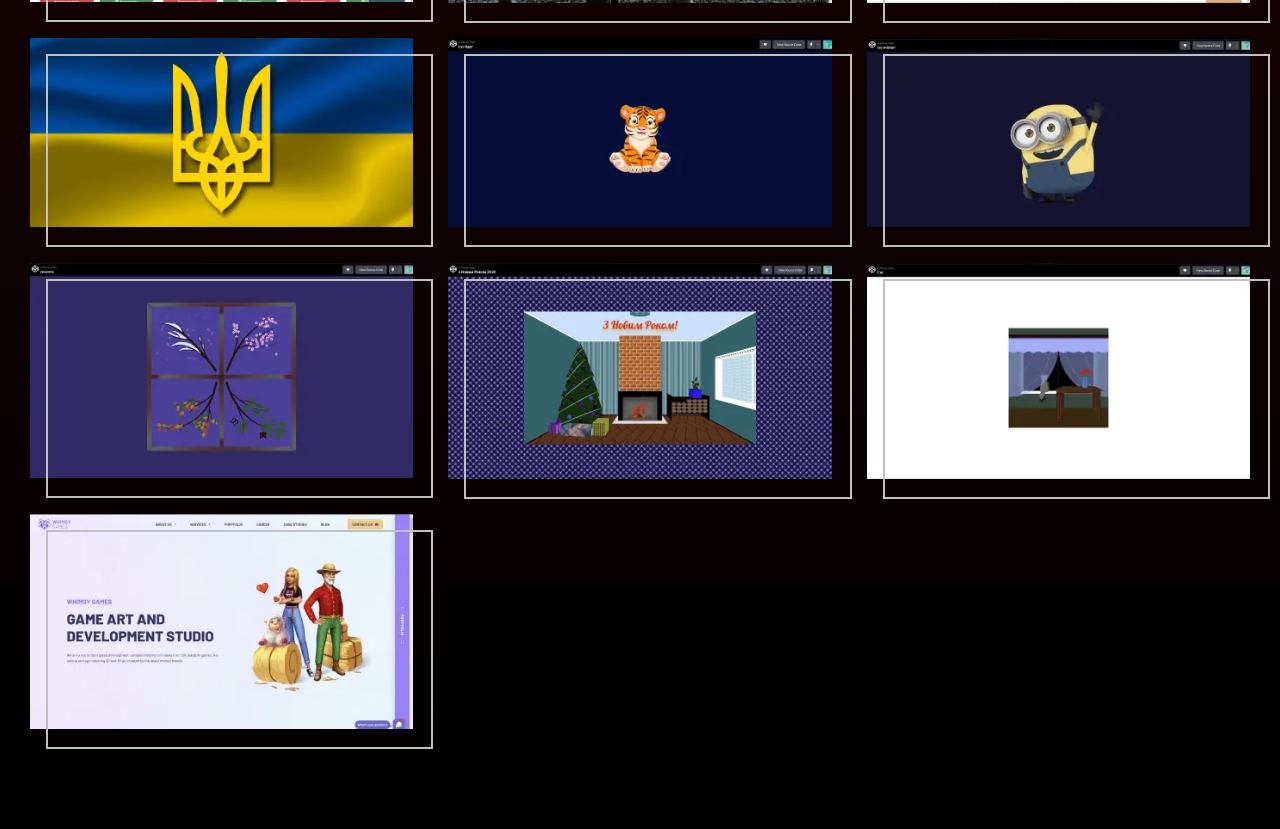
==== commit 99498bbb: "test connection" ====
--- a/index.html
+++ b/index.html
@@ -145,11 +145,11 @@
                             <img src="img/project9/preview.webp" alt="" class="project__img" width="445" height="220">
                         </div>
                     </li>
-                    <!-- <li class="project">
+                    <li class="project">
                         <div class="project__content" data-index="9" data-toggle="info-popup">
                             <img src="img/project10/preview.webp" alt="" class="project__img" width="445" height="220">
                         </div>
-                    </li> -->
+                    </li>
                 </ul>
             </div>
         </section>
